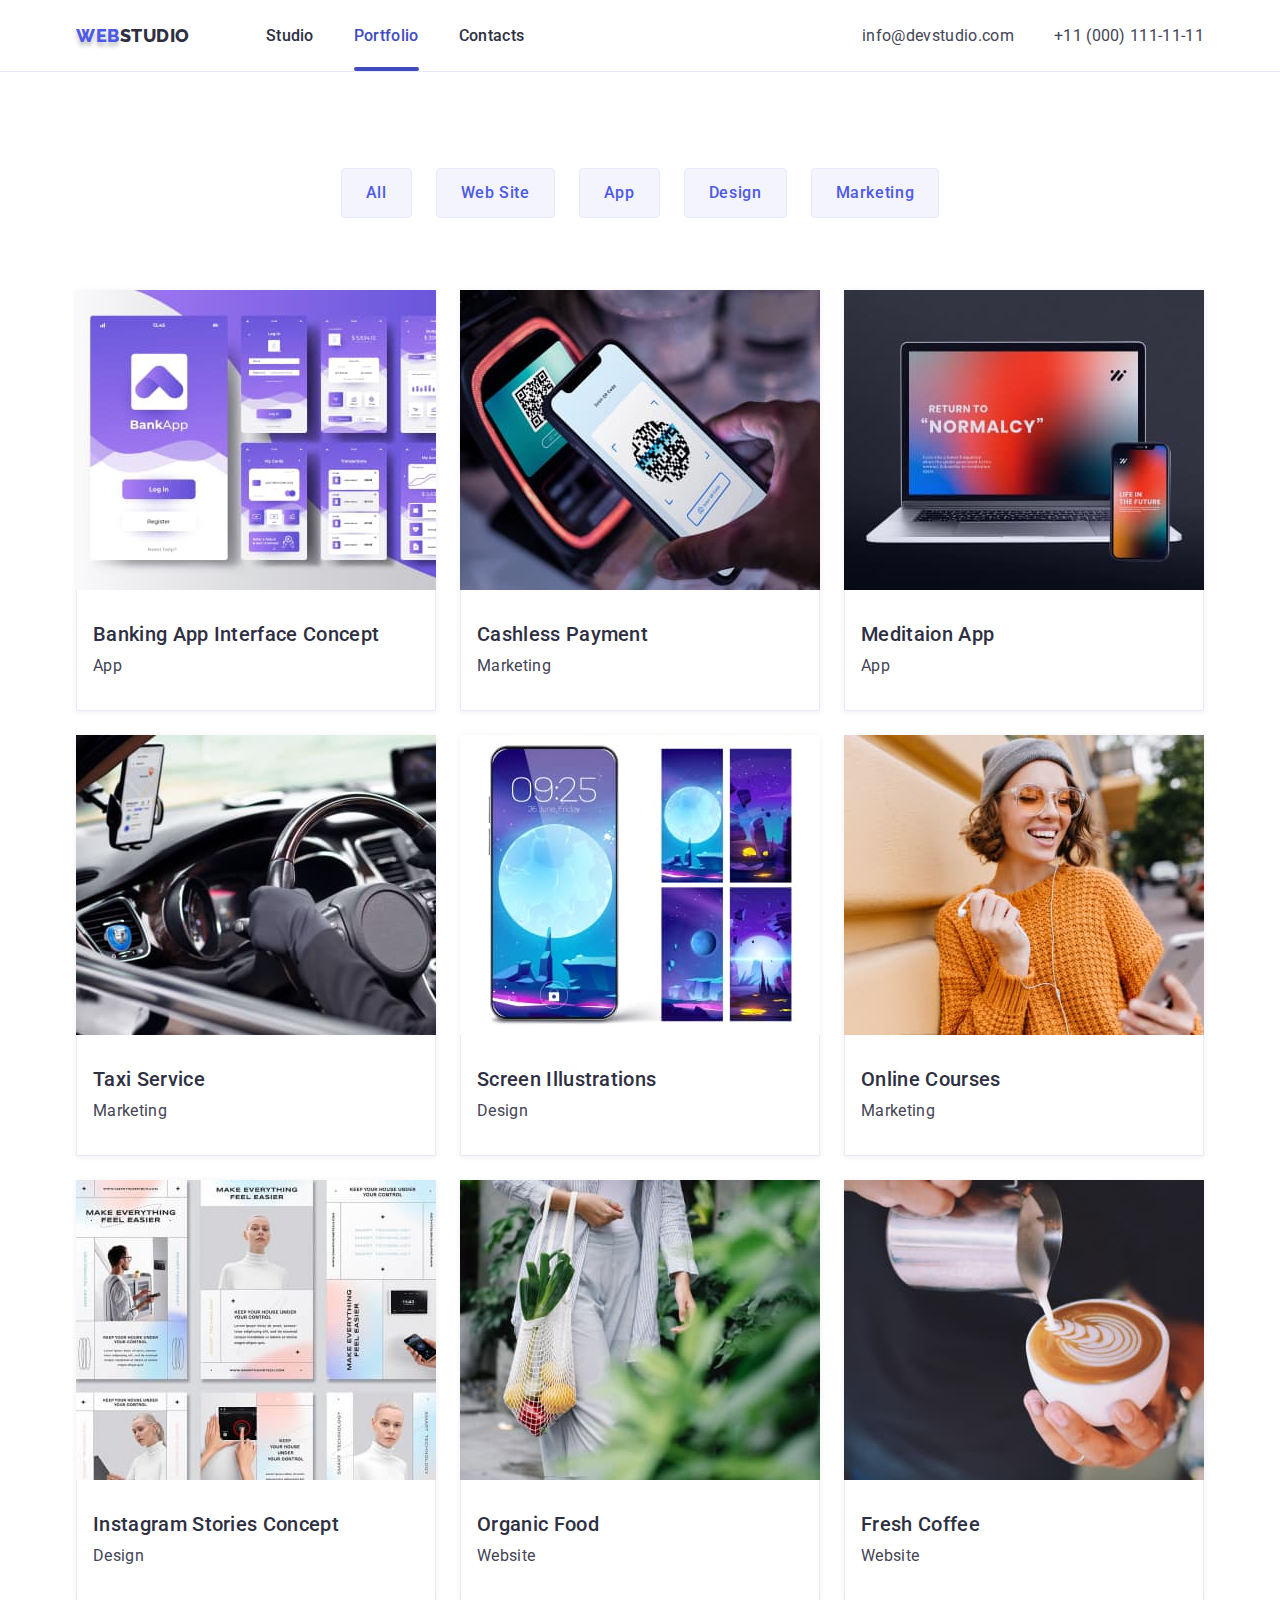
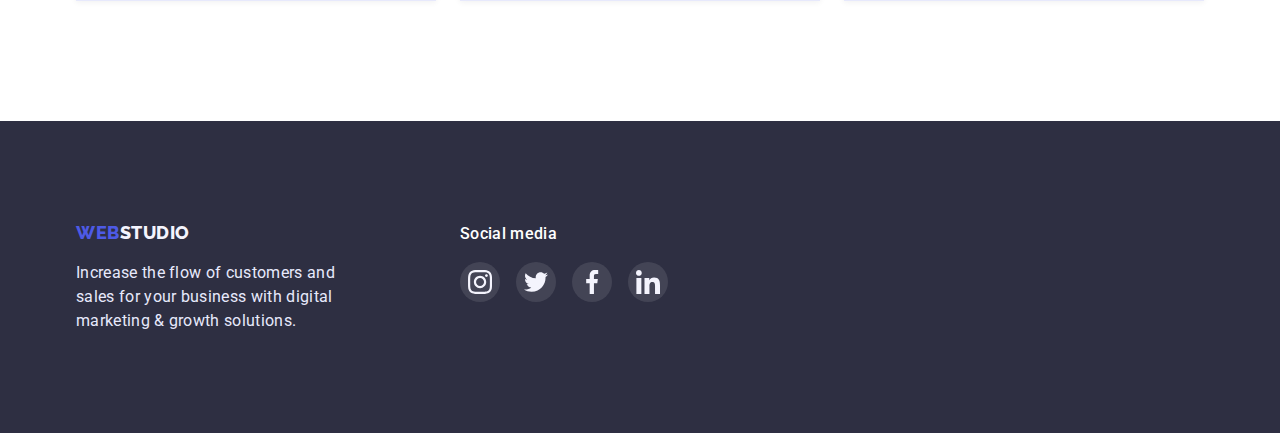
==== portfolio.html @ bd99de73 "Initial commit" ====
<!DOCTYPE html>
<html lang="en">
  <head>
    <meta charset="UTF-8" />
    <meta http-equiv="X-UA-Compatible" content="IE=edge" />
    <meta name="viewport" content="width=device-width, initial-scale=1.0" />
    <title>Portfolio</title>
    <link rel="preconnect" href="https://fonts.googleapis.com" />
    <link rel="preconnect" href="https://fonts.gstatic.com" crossorigin />
    <link
      href="https://fonts.googleapis.com/css2?family=Raleway:wght@800&family=Roboto:wght@400;500;700;800&display=swap"
      rel="stylesheet"
    />
    <link
      rel="stylesheet"
      href="https://cdn.jsdelivr.net/npm/modern-normalize@1.1.0/modern-normalize.min.css"
    />
    <link rel="stylesheet" href="./css/styles.css" />
  </head>

  <body>
    <!-- HEADER -->
    <header class="page-header">
      <div class="main-nav container">
        <nav class="page-nav">
          <a href="./index.html" class="logo link head"
            ><span class="logo-web">Web</span>Studio</a
          >

          <ul class="site-nav list">
            <li class="item">
              <!-- подсвечиваем текущую страницу в перечне ссылок в шапке - .current -->
              <a href="./index.html" class="nav-title link">Studio</a>
            </li>
            <li class="item">
              <a href="./portfolio.html" class="nav-title link current"
                >Portfolio</a
              >
            </li>
            <li class="item">
              <a href="" class="nav-title link">Contacts</a>
            </li>
          </ul>
        </nav>
        <ul class="site-contacts list">
          <li class="item">
            <a href="mailto:info@devstudio.com" class="contacts link"
              >info@devstudio.com</a
            >
          </li>
          <li class="item">
            <a href="tel:+110001111111" class="contacts link"
              >+11 (000) 111-11-11</a
            >
          </li>
        </ul>
      </div>
    </header>

    <!-- Main -->

    <main>
      <h1 class="visually-hidden">Portfolio</h1>
      <section class="portfolio section">
        <div class="container">
          <ul class="portfolio-btn-list list">
            <li class="item">
              <button type="button" class="button-portfolio">All</button>
            </li>
            <li class="item">
              <button type="button" class="button-portfolio">Web Site</button>
            </li>
            <li class="item">
              <button type="button" class="button-portfolio">App</button>
            </li>
            <li class="item">
              <button type="button" class="button-portfolio">Design</button>
            </li>
            <li class="item">
              <button type="button" class="button-portfolio">Marketing</button>
            </li>
          </ul>

          <ul class="card list">
            <li class="card-item">
              <a href="" class="card-link link">
                <div class="card-wrapper">
                  <img
                    src="./images/img-21.jpg"
                    alt="Banking App Interface Concept"
                    width="360"
                    height="300"
                  />
                  <p class="card-overlay">
                    14 Stylish and User-Friendly App Design Concepts · Task
                    Manager App · Calorie Tracker App · Exotic Fruit Ecommerce
                    App · Cloud Storage App
                  </p>
                </div>
                <div class="card-text-wrapper card-link-text">
                  <h2 class="card-title">Banking App Interface Concept</h2>
                  <p class="card-text">App</p>
                </div>
              </a>
            </li>
            <li class="card-item">
              <a href="" class="card-link link">
                <div class="card-wrapper">
                  <img
                    src="./images/img-22.jpg"
                    alt="Cashless Payment"
                    width="360"
                    height="300"
                  />
                  <p class="card-overlay">
                    14 Stylish and User-Friendly App Design Concepts · Task
                    Manager App · Calorie Tracker App · Exotic Fruit Ecommerce
                    App · Cloud Storage App
                  </p>
                </div>
                <div class="card-text-wrapper card-link-text">
                  <h2 class="card-title">Cashless Payment</h2>
                  <p class="card-text">Marketing</p>
                </div>
              </a>
            </li>
            <li class="card-item">
              <a href="" class="card-link link">
                <div class="card-wrapper">
                  <img
                    src="./images/img-23.jpg"
                    alt="Meditaion App"
                    width="360"
                    height="300"
                  />
                  <p class="card-overlay">
                    14 Stylish and User-Friendly App Design Concepts · Task
                    Manager App · Calorie Tracker App · Exotic Fruit Ecommerce
                    App · Cloud Storage App
                  </p>
                </div>
                <div class="card-text-wrapper card-link-text">
                  <h2 class="card-title">Meditaion App</h2>
                  <p class="card-text">App</p>
                </div>
              </a>
            </li>
            <li class="card-item">
              <a href="" class="card-link link">
                <div class="card-wrapper">
                  <img
                    src="./images/img-24.jpg"
                    alt="Taxi Service"
                    width="360"
                    height="300"
                  />
                  <p class="card-overlay">
                    14 Stylish and User-Friendly App Design Concepts · Task
                    Manager App · Calorie Tracker App · Exotic Fruit Ecommerce
                    App · Cloud Storage App
                  </p>
                </div>
                <div class="card-text-wrapper card-link-text">
                  <h2 class="card-title">Taxi Service</h2>
                  <p class="card-text">Marketing</p>
                </div>
              </a>
            </li>
            <li class="card-item">
              <a href="" class="card-link link">
                <div class="card-wrapper">
                  <img
                    src="./images/img-25.jpg"
                    alt="Screen Illustrations"
                    width="360"
                    height="300"
                  />
                  <p class="card-overlay">
                    14 Stylish and User-Friendly App Design Concepts · Task
                    Manager App · Calorie Tracker App · Exotic Fruit Ecommerce
                    App · Cloud Storage App
                  </p>
                </div>
                <div class="card-text-wrapper card-link-text">
                  <h2 class="card-title">Screen Illustrations</h2>
                  <p class="card-text">Design</p>
                </div>
              </a>
            </li>
            <li class="card-item">
              <a href="" class="card-link link">
                <div class="card-wrapper">
                  <img
                    src="./images/img-26.jpg"
                    alt="Online Courses"
                    width="360"
                    height="300"
                  />
                  <p class="card-overlay">
                    14 Stylish and User-Friendly App Design Concepts · Task
                    Manager App · Calorie Tracker App · Exotic Fruit Ecommerce
                    App · Cloud Storage App
                  </p>
                </div>
                <div class="card-text-wrapper card-link-text">
                  <h2 class="card-title">Online Courses</h2>
                  <p class="card-text">Marketing</p>
                </div>
              </a>
            </li>
            <li class="card-item">
              <a href="" class="card-link link">
                <div class="card-wrapper">
                  <img
                    src="./images/img-27.jpg"
                    alt="Instagram Stories Concept"
                    width="360"
                    height="300"
                  />
                  <p class="card-overlay">
                    14 Stylish and User-Friendly App Design Concepts · Task
                    Manager App · Calorie Tracker App · Exotic Fruit Ecommerce
                    App · Cloud Storage App
                  </p>
                </div>
                <div class="card-text-wrapper card-link-text">
                  <h2 class="card-title">Instagram Stories Concept</h2>
                  <p class="card-text">Design</p>
                </div>
              </a>
            </li>
            <li class="card-item">
              <a href="" class="card-link link">
                <div class="card-wrapper">
                  <img
                    src="./images/img-28.jpg"
                    alt="Organic Food"
                    width="360"
                    height="300"
                  />
                  <p class="card-overlay">
                    14 Stylish and User-Friendly App Design Concepts · Task
                    Manager App · Calorie Tracker App · Exotic Fruit Ecommerce
                    App · Cloud Storage App
                  </p>
                </div>
                <div class="card-text-wrapper card-link-text">
                  <h2 class="card-title">Organic Food</h2>
                  <p class="card-text">Website</p>
                </div>
              </a>
            </li>
            <li class="card-item">
              <a href="" class="card-link link">
                <div class="card-wrapper">
                  <img
                    src="./images/img-29.jpg"
                    alt="Fresh Coffee"
                    width="360"
                    height="300"
                  />
                  <p class="card-overlay">
                    14 Stylish and User-Friendly App Design Concepts · Task
                    Manager App · Calorie Tracker App · Exotic Fruit Ecommerce
                    App · Cloud Storage App
                  </p>
                </div>
                <div class="card-text-wrapper card-link-text">
                  <h2 class="card-title">Fresh Coffee</h2>
                  <p class="card-text">Website</p>
                </div>
              </a>
            </li>
          </ul>
        </div>
      </section>
    </main>

    <!--FOOTER-->

    <footer class="foot-background">
      <div class="foot-container container">
        <div class="logo-foot">
          <a href="./index.html" class="logo link foot"
            ><span class="logo-web">Web</span>Studio</a
          >
          <p class="foot-text">
            Increase the flow of customers and sales for your business with
            digital marketing & growth solutions.
          </p>
        </div>
        <div class="foot-social">
          <span class="foot-social-title">Social media</span>
          <ul class="foot-list list">
            <li class="foot-item">
              <a href="" class="foot-link"
                ><svg class="foot-icon" width="24" height="24">
                  <use href="./images/icons.svg#icon-instagram"></use></svg
              ></a>
            </li>
            <li class="foot-item">
              <a href="" class="foot-link"
                ><svg class="foot-icon" width="24" height="24">
                  <use href="./images/icons.svg#icon-twitter"></use></svg
              ></a>
            </li>
            <li class="foot-item">
              <a href="" class="foot-link"
                ><svg class="foot-icon" width="24" height="24">
                  <use href="./images/icons.svg#icon-facebook"></use></svg
              ></a>
            </li>
            <li class="foot-item">
              <a href="" class="foot-link"
                ><svg class="foot-icon" width="24" height="24">
                  <use href="./images/icons.svg#icon-linkedin"></use></svg
              ></a>
            </li>
          </ul>
        </div>
      </div>
    </footer>
  </body>
</html>
---- css/styles.css ----
/* Primary text COLOR #434455 */
/* Secondary text COLOR #2E2F42 */

/* Main Background color #ffffff */
/* Secondary Bachground color #F4F4FD */

/* Main BUTTON FONT-COLOR  #fffffff */
/* Main BUTTON BACKGROUND-COLOR #4D5AE5;*/
/* ACCENT COLOR #404BBF */

/* -------COMMON STYLE FOR BODY ----------------- */
:root {
  --primary-text-color: #434455;
  --secondary-text-color: #2e2f42;
  --main-background-color: #ffffff;
  --secondary-background-color: #f4f4fd;
  --accent-color: #404bbf;
  --no-active-color: #4d5ae5;
  --third-color: #e7e9fc;
  --icon-color: #8e8f99;
  --icon-accent: #31d0aa;
  --transition-func: cubic-bezier(0.4, 0, 0.2, 1);
  --modal-overlay-bg: rgba(46, 47, 66, 0.4);
  --modal-bg-color: #fcfcfc;
}
/*-----------RESET BROWSER STYLES-------------------*/
h1,
h2,
h3,
h4,
p {
  margin-top: 0;
  margin-bottom: 0;
}
ul,
ol {
  margin-top: 0;
  margin-bottom: 0;
  padding-left: 0;
}
/* MAKE IMG BLOCK-STYLE, REMOVE FREE SPACE DOWNSTAIR */
img {
  display: block;
}
/* -----------------------UTILITS------------------------ */
.list {
  list-style: none;
  padding: 0;
  margin: 0;
}
.link {
  text-decoration: none;
}

.visually-hidden {
  position: absolute;
  width: 1px;
  height: 1px;
  margin: -1px;
  border: 0;
  padding: 0;
  white-space: nowrap;
  clip-path: inset(100%);
  clip: rect(0 0 0 0);
  overflow: hidden;
}

.container {
  width: 1158px;
  padding-left: 15px;
  padding-right: 15px;
  margin-left: auto;
  margin-right: auto;
  align-items: center;
  /* outline: 2px solid orange; */
}
.section {
  padding-top: 120px;
  padding-bottom: 120px;
}
/* ----------------------BODY-COMMON-STYLES */
body {
  color: var(--primary-text-color);
  background-color: var(--main-background-color);

  font-family: 'Roboto', sans-serif;
  font-size: 16px;
  line-height: 1.5;
  letter-spacing: 0.02em;
}
/* -------------------HEADER------------------------- */
.page-header {
  border-bottom: 1px solid var(--third-color);
}
/* ------------------ LOGOTYPE + FOOTER-------------------*/
.logo {
  display: inline-block;
  font-family: 'Raleway', sans-serif;
  font-weight: 800;
  font-size: 18px;
  line-height: 1.33;
  letter-spacing: 0.03em;
  text-transform: uppercase;
  margin-right: 76px;
}
.logo.head {
  color: var(--secondary-text-color);
}

.logo.foot {
  color: var(--secondary-background-color);
  margin-bottom: 16px;
}

.logo .logo-web {
  color: var(--no-active-color);
  text-shadow: 0px 4px 4px rgba(0, 0, 0, 0.25);
}
.logo.foot .logo-web {
  text-shadow: none;
}
.foot-background {
  background-color: var(--secondary-text-color);
  padding: 100px 0;
}

.foot-text {
  color: var(--third-color);
  width: 264px;
}
.foot-container {
  display: flex;
  align-items: baseline;
}
.logo-foot {
  margin-right: 120px;
}
.foot-social {
}
.foot-social-title {
  display: block;
  font-weight: 500;
  font-size: 16px;
  line-height: 1.5;
  letter-spacing: 0.02em;

  color: #ffffff;
  margin-bottom: 16px;
}
.foot-list {
  display: flex;
  gap: 16px;
}
.foot-item {
}
.foot-link {
  display: flex;
  border-radius: 50%;
  width: 40px;
  height: 40px;
  justify-content: center;
  align-items: center;

  background-color: rgb(255 255 255 / 10%);
  transition: background-color 250ms var(--transition-func);
}
.foot-icon {
  color: #ffffff;
}
.foot-link:hover,
.foot-link:focus {
  background: var(--icon-accent);
}
/* ------------ Site NAV ---------------- */

.main-nav,
.page-nav,
.site-nav,
.site-contacts {
  display: flex;
  align-items: center;
}

.site-nav,
.site-contacts {
  gap: 40px;
}

.site-contacts {
  margin-left: auto;
}

.nav-title {
  display: block;
  padding-top: 24px;
  padding-bottom: 23px;

  font-weight: 500;
  font-size: 16px;
  line-height: 1.5;
  color: var(--secondary-text-color);
  transition: color 250ms var(--transition-func);
}
/* Подсвечиваем ТЕКУЩУЮ ссылку на страницу в шапке, создаем новый класс .current */

.current {
  position: relative;
}

.current::after {
  position: absolute;
  left: 0;
  bottom: 0;
  content: '';
  width: 100%;
  height: 4px;
  background-color: var(--accent-color);
  pointer-events: none;
  border-radius: 2px;
}
.contacts {
}
.site-contacts .link {
  font-size: 16px;
  line-height: 1.5;
  color: var(--primary-text-color);
  transition: color 250ms var(--transition-func);
}

.nav-title:hover,
.nav-title:focus,
.nav-title:active,
.contacts:hover,
.contacts:focus,
.contacts:active,
.current {
  color: var(--accent-color);
}

/* -------------------------- HERO --------------------------------------- */
.section-hero {
  display: flex;
  max-width: 1440px;
  padding-top: 188px;
  padding-bottom: 188px;
  text-align: center;
}

.hero-title {
  font-weight: 700;
  text-align: center;
  font-size: 56px;
  line-height: 1.07;
  letter-spacing: 0.02em;
  margin-right: auto;
  margin-left: auto;
  margin-bottom: 48px;
  width: 496px;

  color: var(--main-background-color);
}

.button-order {
  font-family: inherit;
  font-weight: 500;
  font-size: 16px;
  line-height: 1.5;
  letter-spacing: 0.04em;
  padding: 16px 32px 16px 32px;
  border: none;
  box-shadow: 0px 4px 4px rgba(0, 0, 0, 0.15);
  border-radius: 4px;

  color: var(--main-background-color);
  background-color: var(--no-active-color);
  cursor: pointer;
  transition: background-color 250ms var(--transition-func);
}
.button-order:hover,
.button-order:focus {
  background-color: var(--accent-color);
}

.overlay {
  max-width: 1440px;
  min-height: 600px;
  margin-left: auto;
  margin-right: auto;
  outline: 1px solid black;
  /* Gradient to image - darking picture*/
  background-image: linear-gradient(
      to right,
      rgba(46, 47, 66, 0.7),
      rgba(46, 47, 66, 0.7)
    ),
    url(../images/people-office-1.jpg);
  background-position: center;
  background-repeat: no-repeat;
  background-size: cover;
}

/* -------------------FEATURES--------------- */
.features-list {
  display: flex;
  gap: 24px;
}

.features-list-item {
}
.features-icon-container {
  padding: 24px 100px;
  background-color: var(--secondary-background-color);
  margin-bottom: 8px;
}
.features-icon {
}

/* -------------------------- Features + Work + Team-------------------------------------- */
.features-list .title,
.work-list .title,
.team-list .title {
  font-weight: 500;
  font-size: 20px;
  line-height: 1.2;
  text-transform: capitalize;
  color: var(--secondary-text-color);
  margin-bottom: 8px;
}

.work {
  padding-top: 0;
}
.work-text-wrapper {
  padding-top: 32px;
  padding-bottom: 32px;
  text-align: center;
}
.work-list,
.team-list {
  display: flex;
  flex-wrap: wrap;
  gap: 24px;
}

.work-title,
.team-title {
  font-weight: 700;
  font-size: 36px;
  line-height: 1.11;
  text-align: center;
  color: var(--secondary-text-color);
  margin-bottom: 72px;
}

.team {
  background-color: var(--secondary-background-color);
}
.team-item-style {
  background: #ffffff;
  box-shadow: 0px 1px 6px rgba(46, 47, 66, 0.08),
    0px 1px 1px rgba(46, 47, 66, 0.16), 0px 2px 1px rgba(46, 47, 66, 0.08);
  border-radius: 0px 0px 4px 4px;
}

.team-icon-list {
  display: flex;
  justify-content: center;
  align-items: center;
  gap: 24px;
  margin-top: 8px;
}
.team-icon-item {
}
.team-icon {
  width: 16px;
  height: 16px;
}

.team-link {
  display: flex;
  height: 40px;
  width: 40px;
  border-radius: 50%;
  background-color: var(--no-active-color);
  justify-content: center;
  align-items: center;
  fill: #fff;
  transition: background-color 250ms var(--transition-func);
}

.team-link:hover {
  background-color: var(--accent-color);
}

/* ---------- CUSTOMERS ---------------------- */
.customers {
}
.section {
}
.container {
}
.customers-title {
  font-weight: 700;
  font-size: 36px;
  line-height: 1.11;
  text-align: center;
  color: var(--secondary-text-color);
  margin-bottom: 72px;
  letter-spacing: 0.02em;
  text-transform: capitalize;
}
.customers-list {
  display: flex;
  gap: 24px;
}
.customers-item {
  width: calc((100% - 120px) / 6);
  width: 168px;
  height: 88px;
}

/* на Link - основной цвет,
Іконка наследует его через currentColor,
на link - Hover с акцентом на бордер + текст(іконку)  */
.customers-link {
  display: flex;
  border: 1px solid currentColor;
  border-radius: 4px;
  width: 100%;
  height: 100%;
  /* fill: var(--icon-color); */
  align-items: center;
  justify-content: center;
  color: var(--icon-color);
  transition: color 250ms var(--transition-func);
}

.customers-link:hover,
.customers-link:focus {
  color: var(--accent-color);
}

.customers-icon {
  fill: currentColor;
}
/* SECOND VARIANT */

/* .customers-link .customers-icon:hover,
.customers-link .customers-icon:focus {
  fill: var(--accent-color);
} */

/* ---------- PORTFOLIO COLORS ---------------------- */

/* Button BACKGROUND-COLOR #F4F4FD; */
/* Button FONT-COLOR #4D5AE5 */
/* ACCENT Button BACKGROUND #404BBF */
/* ACCENT Biuttn FONT #ffffff */

/* ----------------------- PORTFOLIO ---------------------------- */

.portfolio {
  padding-top: 96px;
}

.button-portfolio {
  font-family: inherit;
  font-weight: 500;
  font-size: 16px;
  line-height: 1.5;
  letter-spacing: 0.04em;
  color: var(--no-active-color);
  background-color: var(--secondary-background-color);
  cursor: pointer;
  padding: 12px 24px;
  border: 1px solid var(--third-color);
  border-radius: 4px;
  /* filter: drop-shadow(0px 4px 4px rgba(0, 0, 0, 0.25)); */
  transition: background-color 250ms var(--transition-func),
    color 250ms var(--transition-func), box-shadow 250ms var(--transition-func);
}
.portfolio-btn-list {
  display: flex;
  justify-content: center;
  gap: 24px;
  margin-bottom: 72px;
}

.button-portfolio:hover,
.button-portfolio:focus {
  color: var(--main-background-color);
  background-color: var(--accent-color);
  box-shadow: 0px 3px 1px rgba(0, 0, 0, 0.1), 0px 2px 1px rgba(0, 0, 0, 0.08),
    0px 2px 2px rgba(0, 0, 0, 0.12);
}

.card {
  display: flex;
  flex-wrap: wrap;
  gap: 24px;
}

.card-link {
  display: block;
  transition: box-shadow 250ms var(--transition-func);
}
.card-link:hover,
.card-link:focus {
  box-shadow: 0px 1px 6px rgba(46, 47, 66, 0.08),
    0px 1px 1px rgba(46, 47, 66, 0.16), 0px 2px 1px rgba(46, 47, 66, 0.08);
}

.card-item {
  width: 360px;
  /* flex-basis: calc((100% - 2 * 24px) / 3); */
  border: 0px 1px 1px solid #e7e9fc;
  box-shadow: 0px 1px 6px rgba(46, 47, 66, 0.08);
}
.card-title {
  font-weight: 500;
  font-size: 20px;
  line-height: 1.2;
  color: var(--secondary-text-color);
  margin-bottom: 8px;
}

.card-text-wrapper {
  padding: 32px 16px;
}
.card-link-text {
  border-left: 1px solid var(--third-color);
  border-right: 1px solid var(--third-color);
  border-bottom: 1px solid var(--third-color);
}

.card-text {
  color: var(--primary-text-color);
}
.card-wrapper {
  position: relative;
  overflow: hidden;
}

.card-link:hover .card-overlay,
.card-link:focus .card-overlay {
  transform: translateY(0);
}
.card-overlay {
  display: block;
  position: absolute;
  top: 0;
  left: 0;
  width: 100%;
  height: 100%;
  padding: 40px 32px;
  transform: translateY(100%);
  color: var(--secondary-background-color);
  background-color: var(--no-active-color);
  opacity: 0;
  transition: transform 250ms var(--transition-func);
  opacity: 500ms var(--transition-func);
}

/* -----------------------------MODAL WINDOW--------------------------------------- */
.backdrop {
  position: fixed;
  top: 0;
  left: 0;
  width: 100%;
  height: 100%;
  background-color: rgba(46, 47, 66, 0.4);
  opacity: 1;
  /* visibility: 250ms var(--transition-func); */
  transition: opacity 250ms var(--transition-func),
    visibility 250ms var(--transition-func);
}
.modal {
  position: absolute;
  min-height: 576px;
  width: 408px;
  top: 50%;
  left: 50%;
  transform: translate(-50%, -50%);
  background-color: #fcfcfc;
  box-shadow: 0px 1px 1px rgba(0, 0, 0, 0.14), 0px 1px 3px rgba(0, 0, 0, 0.12),
    0px 2px 1px rgba(0, 0, 0, 0.2);
  border-radius: 4px;
}
.backdrop.is-hidden {
  opacity: 0;
  pointer-events: none;
  visibility: hidden;
}
.modal-btn {
  position: absolute;
  width: 24px;
  height: 24px;
  top: 24px;
  right: 24px;
  border-radius: 50%;
  cursor: pointer;
  background-color: var(--third-color);
  border: 1px solid #d9d9d9;
}

.modal-icon {
  position: absolute;
  top: 50%;
  left: 50%;
  transform: translate(-50%, -50%);
  transition: background-color 250ms var(--transition-func),
    color 250ms var(--transition-func);
}

.modal-btn:is(:hover, :focus) {
  background-color: var(--accent-color);
  fill: #ffffff;
  border: none;
}
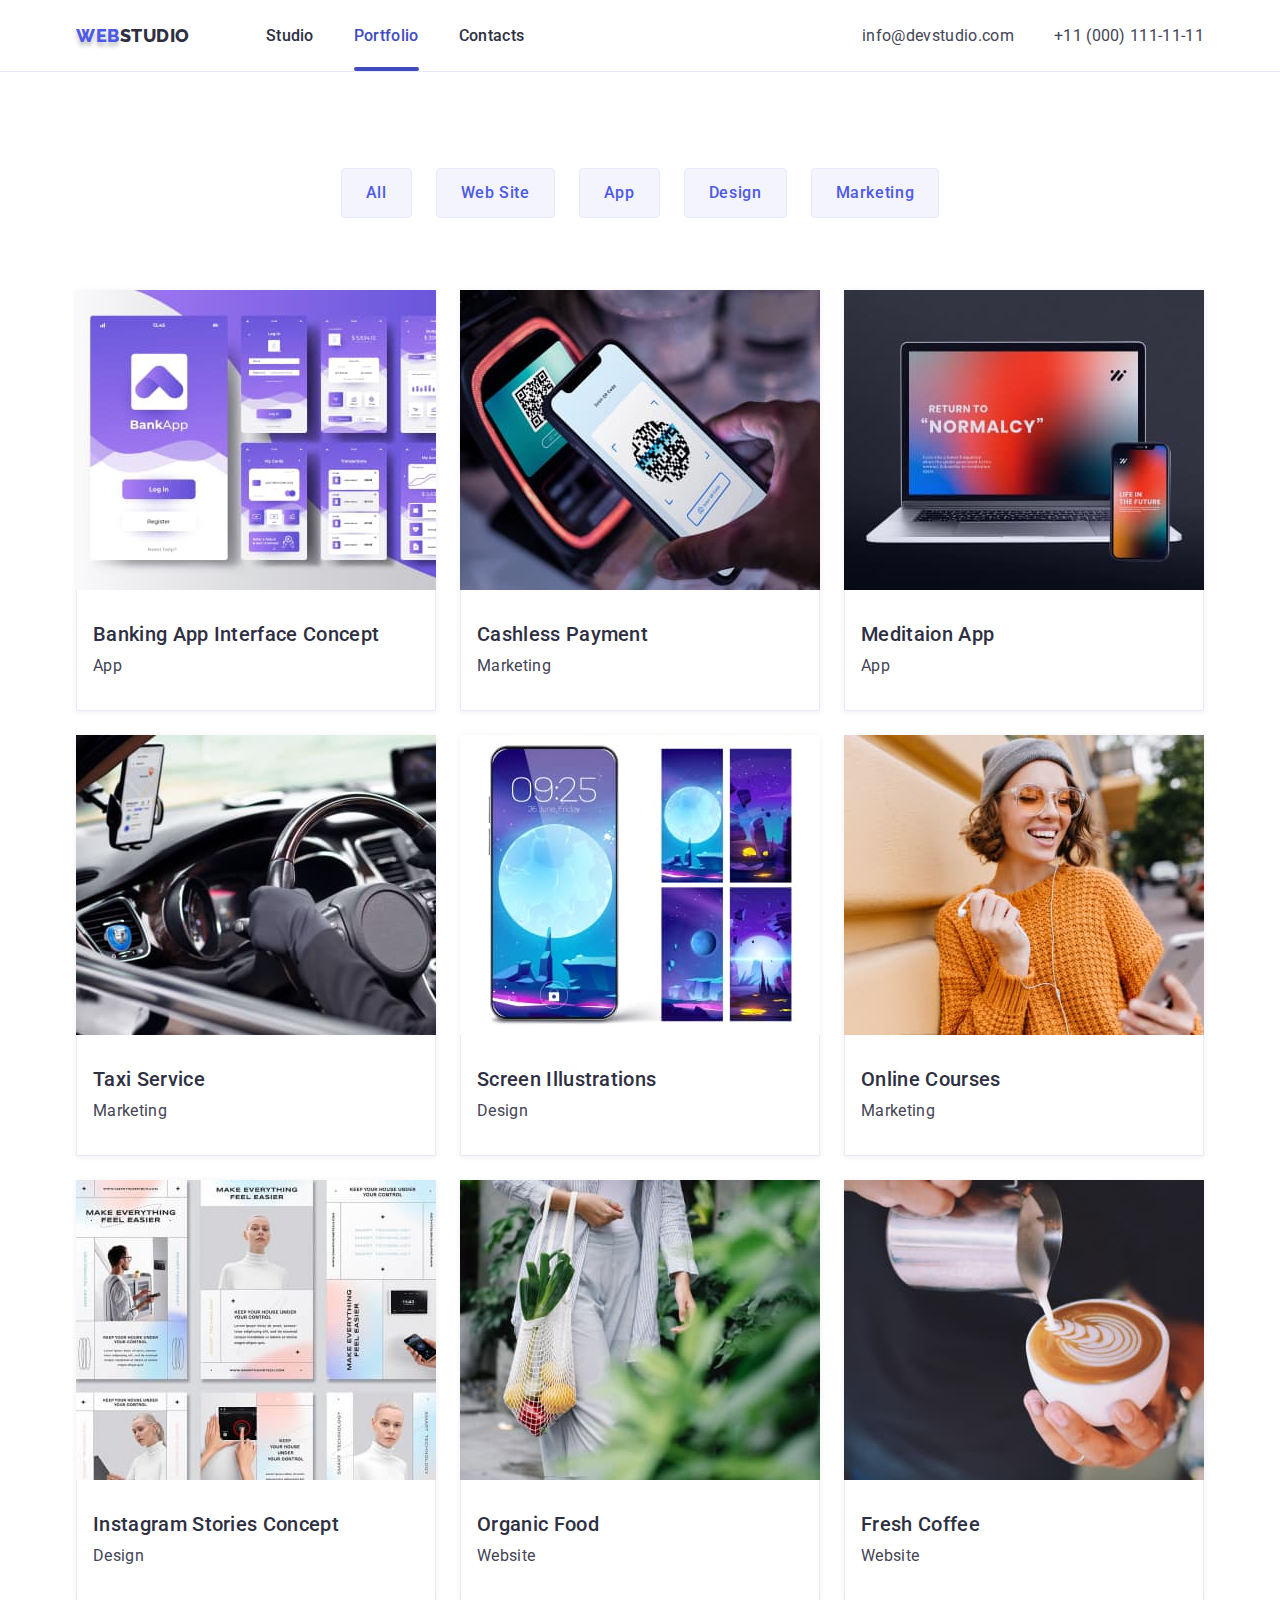
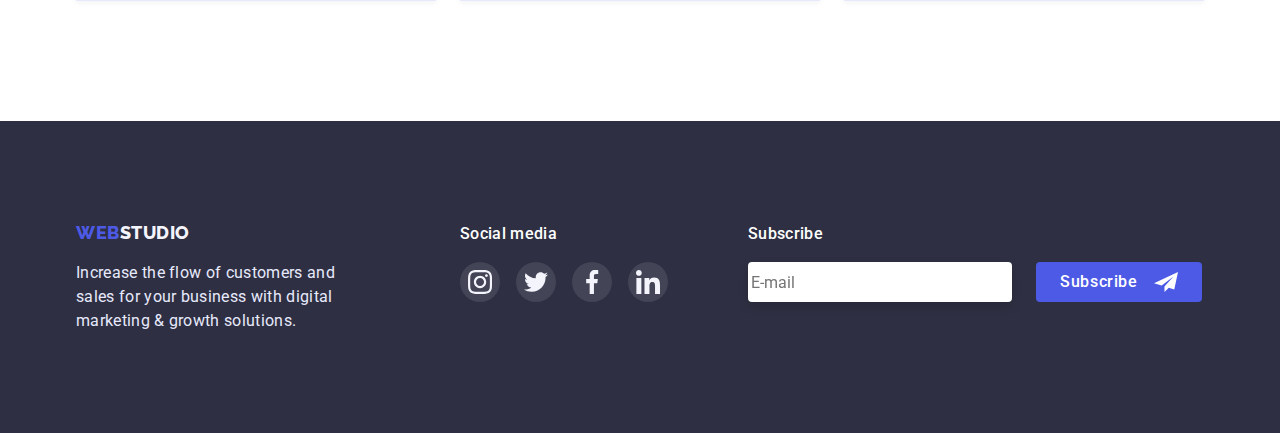
==== commit a29936ff: "Final-1.0" ====
--- a/portfolio.html
+++ b/portfolio.html
@@ -290,7 +290,7 @@
           </p>
         </div>
         <div class="foot-social">
-          <span class="foot-social-title">Social media</span>
+          <p class="foot-social-title">Social media</p>
           <ul class="foot-list list">
             <li class="foot-item">
               <a href="" class="foot-link"
@@ -318,6 +318,24 @@
             </li>
           </ul>
         </div>
+        <form class="form-foot">
+          <p class="form-foot-text">Subscribe</p>
+          <div class="form-foot-wrapper">
+            <input
+              type="email"
+              name="email"
+              id="email"
+              class="form-foot-input"
+              placeholder="E-mail"
+            />
+            <button type="submit" class="form-foot-btn">
+              Subscribe
+              <svg class="form-foot-icon" width="24" height="24">
+                <use href="./images/icons.svg#icon-frame"></use>
+              </svg>
+            </button>
+          </div>
+        </form>
       </div>
     </footer>
   </body>
--- a/css/styles.css
+++ b/css/styles.css
@@ -72,7 +72,6 @@
   margin-left: auto;
   margin-right: auto;
   align-items: center;
-  /* outline: 2px solid orange; */
 }
 .section {
   padding-top: 120px;
@@ -136,16 +135,16 @@
   margin-right: 120px;
 }
 .foot-social {
+  margin-right: 80px;
 }
 .foot-social-title {
   display: block;
+  margin-bottom: 16px;
   font-weight: 500;
   font-size: 16px;
   line-height: 1.5;
   letter-spacing: 0.02em;
-
-  color: #ffffff;
-  margin-bottom: 16px;
+  color: var(--main-background-color);
 }
 .foot-list {
   display: flex;
@@ -165,13 +164,63 @@
   transition: background-color 250ms var(--transition-func);
 }
 .foot-icon {
-  color: #ffffff;
+  color: var(--main-background-color);
 }
 .foot-link:hover,
 .foot-link:focus {
   background: var(--icon-accent);
 }
-/* ------------ Site NAV ---------------- */
+/* --------------------------------FOOTER-FORM-------------------------- */
+.form-foot {
+  display: flex;
+  flex-direction: column;
+}
+.form-foot-text {
+  font-weight: 500;
+  font-size: 16px;
+  line-height: 1.5;
+  letter-spacing: 0.02em;
+  color: #ffffff;
+  margin-bottom: 16px;
+}
+.form-foot-input {
+  margin-right: 24px;
+}
+.form-foot-input {
+  width: 264px;
+  height: 40px;
+  border: 1px solid #ffffff4d;
+  filter: drop-shadow(0px 4px 4px rgba(0, 0, 0, 0.15));
+  border-radius: 4px;
+}
+.form-foot-wrapper {
+  display: flex;
+}
+.form-foot-btn {
+  position: relative;
+  border-radius: 4px;
+  border: none;
+  font-weight: 500;
+  font-size: 16px;
+  line-height: 1.5;
+  padding: 8px 64px 8px 24px;
+  letter-spacing: 0.04em;
+  color: var(--main-background-color);
+  background-color: var(--no-active-color);
+  cursor: pointer;
+  transition: background-color 250ms var(--transition-func);
+}
+
+.form-foot-icon {
+  position: absolute;
+  right: 24px;
+  fill: var(--main-background-color);
+}
+.form-foot-btn:is(:hover, :focus) {
+  background-color: var(--accent-color);
+}
+
+/* ---------------------------------------SITE-NAV ------------------------------- */
 
 .main-nav,
 .page-nav,
@@ -617,3 +666,145 @@
   fill: #ffffff;
   border: none;
 }
+
+/* -------------------------------------FORM------------------------------------- */
+.form {
+  display: flex;
+  flex-direction: column;
+  padding: 72px 24px 24px 24px;
+}
+
+.form-contacts {
+  display: flex;
+  flex-direction: column;
+  margin-bottom: 16px;
+  margin-top: 0;
+}
+.form-field-contacts {
+  margin-bottom: 4px;
+}
+.form-label-contacts {
+}
+.input-wrapper-contacts {
+  position: relative;
+}
+.form-input-contacts {
+  width: 100%;
+  margin: 0;
+  padding: 11px 38px;
+  font: inherit;
+  border: 1px solid rgba(33, 33, 33, 0.2);
+  border-radius: 4px;
+  transition: border-color 250ms var(--transition-func);
+}
+
+.input-icon-contacts {
+  position: absolute;
+  top: 50%;
+  left: 16px;
+  transform: translateY(-50%);
+  transition: fill 250ms var(--transition-func);
+}
+.form-input-contacts:is(:hover, :focus),
+.textarea-comments:is(:hover, :focus) {
+  border-color: var(--no-active-color);
+}
+
+.form-input-contacts:is(:hover, :focus) + .input-icon-contacts {
+  fill: var(--no-active-color);
+}
+
+.form b {
+  margin-bottom: 16px;
+  color: var(--secondary-text-color);
+}
+.form label {
+  font-size: 12px;
+  line-height: 1.67;
+  letter-spacing: 0.01em;
+  color: #8e8f99;
+}
+textarea::placeholder {
+  font-size: 12px;
+  line-height: 1.33;
+  letter-spacing: 0.04em;
+  color: rgba(117, 117, 117, 0.5);
+}
+
+.form-field-comments {
+  display: flex;
+  flex-direction: column;
+}
+.textarea-comments {
+  width: 360px;
+  height: 120px;
+  border: 1px solid rgba(33, 33, 33, 0.2);
+  border-radius: 4px;
+  padding: 8px 16px;
+  transition: border-color 250ms var(--transition-func);
+}
+
+/* -----------------------------------CHECKBOX------------------------------------ */
+.form-field-policy {
+  margin-bottom: 24px;
+}
+.form .form-label-policy {
+  display: flex;
+  align-items: center;
+  top: 50%;
+  left: 30px;
+  font-size: 12px;
+  line-height: 1.33;
+  letter-spacing: 0.04em;
+  color: #757575;
+}
+.check-inpute-policy {
+}
+.input-icon-policy {
+  border: 1.25px solid #2e2f42;
+  border-radius: 2px;
+  width: 16px;
+  height: 16px;
+  padding: 2.75px 1.75px;
+  fill: #f4f4fd;
+  transition: background-color 250ms var(--transition-func),
+    border-color 250ms var(--transition-func);
+}
+
+.check-input-policy:checked + .input-icon-policy {
+  background-color: var(--accent-color);
+  border: 1.25px solid var(--accent-color);
+}
+.checkbox-wrapper {
+  display: flex;
+  align-items: center;
+  justify-content: center;
+  margin-right: 8px;
+}
+
+/*----------------------------SEND-BUTTON--------------------------------------------*/
+.form-send-btn {
+  display: block;
+  margin-right: auto;
+  margin-left: auto;
+  width: 169px;
+  height: 56px;
+  font-family: inherit;
+  font-weight: 500;
+  font-size: 16px;
+  line-height: 1.5;
+  letter-spacing: 0.04em;
+  padding: 16px 32px 16px 32px;
+  border: none;
+  box-shadow: 0px 4px 4px rgba(0, 0, 0, 0.15);
+  border-radius: 4px;
+
+  color: var(--main-background-color);
+  background-color: var(--no-active-color);
+  cursor: pointer;
+  transition: background-color 250ms var(--transition-func);
+}
+
+.form-send-btn:is(:hover, :focus) {
+  background-color: var(--accent-color);
+}
